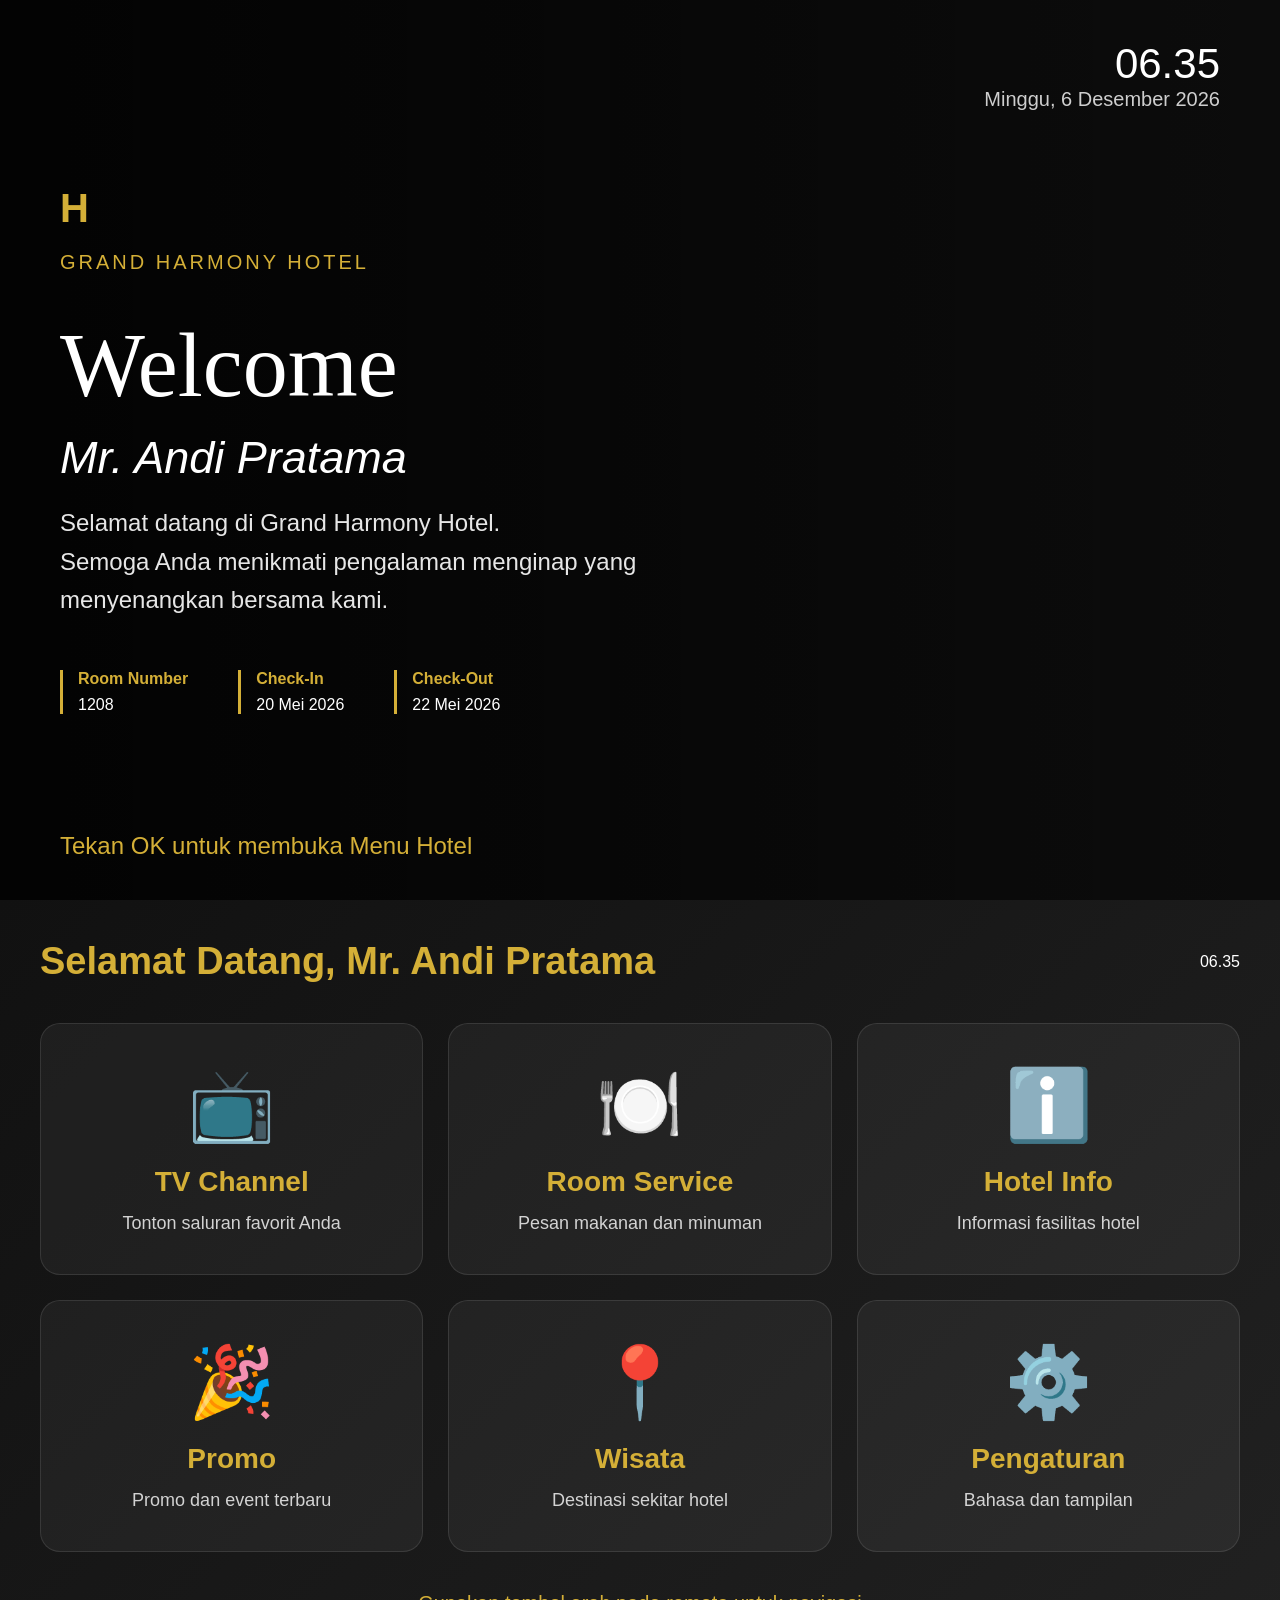
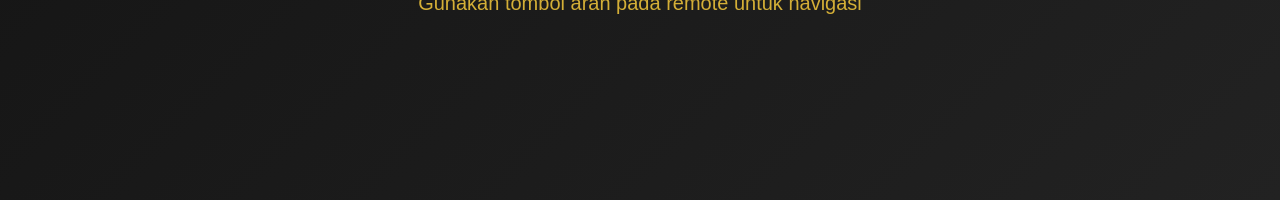
==== index .html @ ee10cde3 "Add files via upload" ====
<!DOCTYPE html>
<html lang="id">
<head>
<meta charset="UTF-8">
<meta name="viewport" content="width=device-width, initial-scale=1.0">
<title>Hotel Welcome Screen</title>

<style>
*{
    margin:0;
    padding:0;
    box-sizing:border-box;
    font-family:'Segoe UI',sans-serif;
}

body{
    background:#111;
    color:#fff;
}

/* WELCOME SCREEN */
#welcome{
    height:100vh;
    background:
    linear-gradient(to right,rgba(0,0,0,.85),rgba(0,0,0,.3)),
    url('https://images.unsplash.com/photo-1566073771259-6a8506099945') center/cover;
    display:flex;
    align-items:center;
    justify-content:space-between;
    padding:60px;
}

.left{
    max-width:600px;
}

.logo{
    font-size:40px;
    color:#d4af37;
    font-weight:bold;
    margin-bottom:20px;
}

.hotel{
    font-size:20px;
    letter-spacing:3px;
    color:#d4af37;
    margin-bottom:40px;
}

.welcome-title{
    font-size:90px;
    font-family:Georgia,serif;
}

.guest{
    font-size:45px;
    font-style:italic;
    margin:15px 0;
}

.desc{
    font-size:24px;
    line-height:1.6;
    opacity:.9;
    margin-top:20px;
}

.info{
    display:flex;
    gap:50px;
    margin-top:50px;
}

.info-box{
    border-left:3px solid #d4af37;
    padding-left:15px;
}

.info-box h4{
    color:#d4af37;
    margin-bottom:8px;
}

.time-panel{
    position:absolute;
    top:40px;
    right:60px;
    text-align:right;
}

.time{
    font-size:42px;
}

.date{
    font-size:20px;
    opacity:.8;
}

.bottom-msg{
    position:absolute;
    bottom:40px;
    left:60px;
    font-size:24px;
    color:#d4af37;
}

/* MENU SCREEN */

#menu{
    min-height:100vh;
    background:linear-gradient(135deg,#111,#222);
    padding:40px;
}

.header{
    display:flex;
    justify-content:space-between;
    align-items:center;
    margin-bottom:40px;
}

.header h2{
    color:#d4af37;
    font-size:38px;
}

.menu-grid{
    display:grid;
    grid-template-columns:repeat(3,1fr);
    gap:25px;
}

.card{
    background:rgba(255,255,255,.05);
    border:1px solid rgba(255,255,255,.1);
    border-radius:20px;
    padding:40px;
    text-align:center;
    transition:.3s;
    cursor:pointer;
}

.card:hover{
    transform:scale(1.03);
    border-color:#d4af37;
}

.icon{
    font-size:70px;
    margin-bottom:20px;
}

.card h3{
    color:#d4af37;
    margin-bottom:15px;
    font-size:28px;
}

.card p{
    font-size:18px;
    opacity:.8;
}

.footer{
    margin-top:40px;
    text-align:center;
    font-size:20px;
    color:#d4af37;
}
</style>
</head>

<body>

<!-- WELCOME SCREEN -->

<section id="welcome">

<div class="time-panel">
    <div class="time" id="clock">10:30</div>
    <div class="date" id="tanggal">Senin, 20 Mei 2024</div>
</div>

<div class="left">

    <div class="logo">H</div>
    <div class="hotel">GRAND HARMONY HOTEL</div>

    <div class="welcome-title">Welcome</div>

    <div class="guest">Mr. Andi Pratama</div>

    <div class="desc">
        Selamat datang di Grand Harmony Hotel.<br>
        Semoga Anda menikmati pengalaman menginap yang menyenangkan bersama kami.
    </div>

    <div class="info">

        <div class="info-box">
            <h4>Room Number</h4>
            <div>1208</div>
        </div>

        <div class="info-box">
            <h4>Check-In</h4>
            <div>20 Mei 2026</div>
        </div>

        <div class="info-box">
            <h4>Check-Out</h4>
            <div>22 Mei 2026</div>
        </div>

    </div>

</div>

<div class="bottom-msg">
    Tekan OK untuk membuka Menu Hotel
</div>

</section>

<!-- MENU -->

<section id="menu">

<div class="header">
    <h2>Selamat Datang, Mr. Andi Pratama</h2>
    <div id="clock2"></div>
</div>

<div class="menu-grid">

    <div class="card">
        <div class="icon">📺</div>
        <h3>TV Channel</h3>
        <p>Tonton saluran favorit Anda</p>
    </div>

    <div class="card">
        <div class="icon">🍽️</div>
        <h3>Room Service</h3>
        <p>Pesan makanan dan minuman</p>
    </div>

    <div class="card">
        <div class="icon">ℹ️</div>
        <h3>Hotel Info</h3>
        <p>Informasi fasilitas hotel</p>
    </div>

    <div class="card">
        <div class="icon">🎉</div>
        <h3>Promo</h3>
        <p>Promo dan event terbaru</p>
    </div>

    <div class="card">
        <div class="icon">📍</div>
        <h3>Wisata</h3>
        <p>Destinasi sekitar hotel</p>
    </div>

    <div class="card">
        <div class="icon">⚙️</div>
        <h3>Pengaturan</h3>
        <p>Bahasa dan tampilan</p>
    </div>

</div>

<div class="footer">
    Gunakan tombol arah pada remote untuk navigasi
</div>

</section>

<script>

function updateClock(){

    let now = new Date();

    let jam = now.toLocaleTimeString('id-ID',{
        hour:'2-digit',
        minute:'2-digit'
    });

    let tanggal = now.toLocaleDateString('id-ID',{
        weekday:'long',
        day:'numeric',
        month:'long',
        year:'numeric'
    });

    document.getElementById("clock").innerHTML = jam;
    document.getElementById("clock2").innerHTML = jam;
    document.getElementById("tanggal").innerHTML = tanggal;
}

setInterval(updateClock,1000);
updateClock();

</script>

</body>
</html>
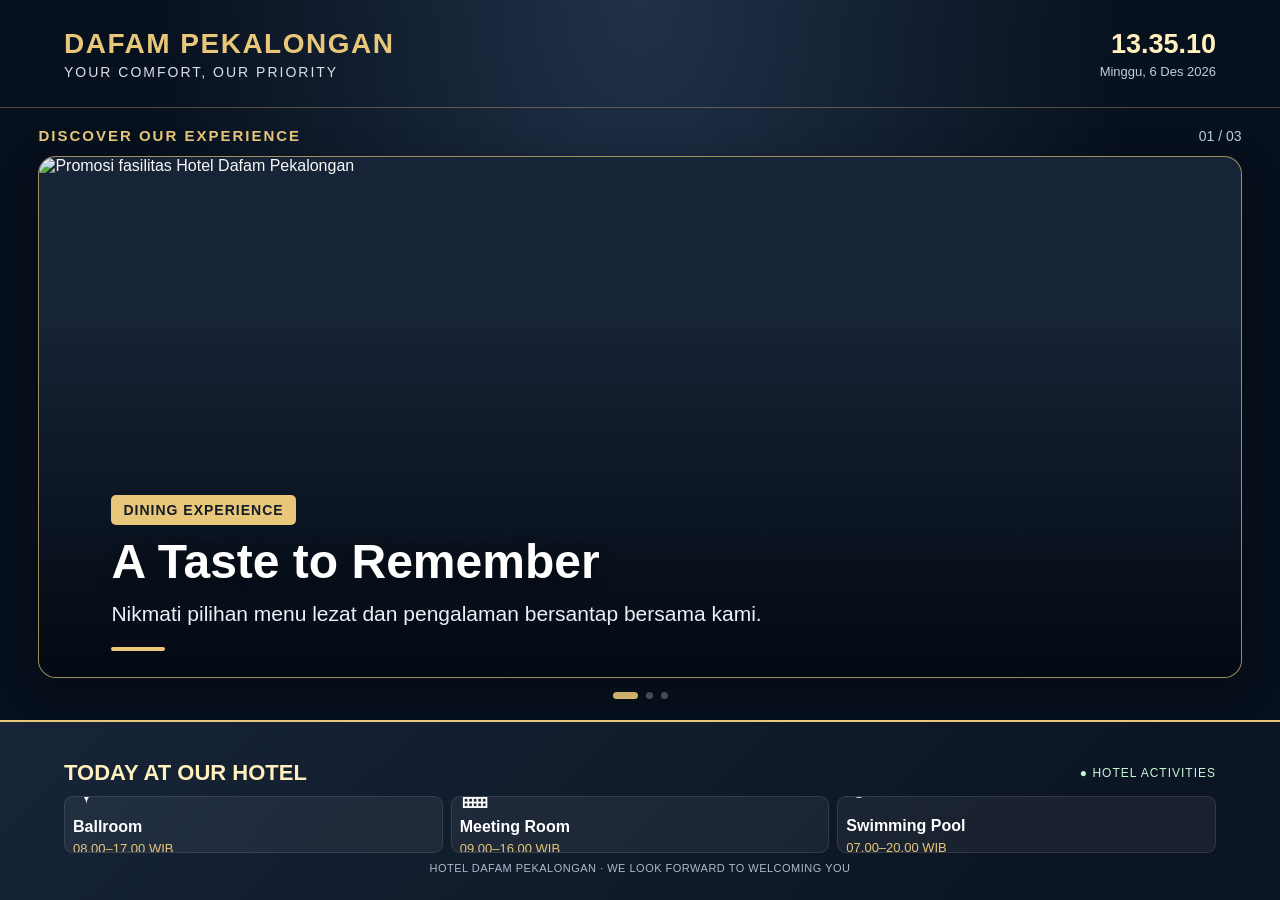
==== commit d57d143e: "Update index .html" ====
--- a/index .html
+++ b/index .html
@@ -1,311 +1,585 @@
+
 <!DOCTYPE html>
 <html lang="id">
 <head>
 <meta charset="UTF-8">
 <meta name="viewport" content="width=device-width, initial-scale=1.0">
-<title>Hotel Welcome Screen</title>
+<meta name="theme-color" content="#07101d">
+<title>Hotel Dafam Pekalongan | Digital Signage</title>
 
 <style>
-*{
-    margin:0;
-    padding:0;
-    box-sizing:border-box;
-    font-family:'Segoe UI',sans-serif;
-}
-
-body{
-    background:#111;
-    color:#fff;
-}
-
-/* WELCOME SCREEN */
-#welcome{
-    height:100vh;
-    background:
-    linear-gradient(to right,rgba(0,0,0,.85),rgba(0,0,0,.3)),
-    url('https://images.unsplash.com/photo-1566073771259-6a8506099945') center/cover;
-    display:flex;
-    align-items:center;
-    justify-content:space-between;
-    padding:60px;
-}
-
-.left{
-    max-width:600px;
-}
-
-.logo{
-    font-size:40px;
-    color:#d4af37;
-    font-weight:bold;
-    margin-bottom:20px;
-}
-
-.hotel{
-    font-size:20px;
-    letter-spacing:3px;
-    color:#d4af37;
-    margin-bottom:40px;
-}
-
-.welcome-title{
-    font-size:90px;
-    font-family:Georgia,serif;
-}
-
-.guest{
-    font-size:45px;
-    font-style:italic;
-    margin:15px 0;
-}
-
-.desc{
-    font-size:24px;
-    line-height:1.6;
-    opacity:.9;
-    margin-top:20px;
-}
-
-.info{
-    display:flex;
-    gap:50px;
-    margin-top:50px;
-}
-
-.info-box{
-    border-left:3px solid #d4af37;
-    padding-left:15px;
-}
-
-.info-box h4{
-    color:#d4af37;
-    margin-bottom:8px;
-}
-
-.time-panel{
-    position:absolute;
-    top:40px;
-    right:60px;
-    text-align:right;
-}
-
-.time{
-    font-size:42px;
-}
-
-.date{
-    font-size:20px;
-    opacity:.8;
-}
-
-.bottom-msg{
-    position:absolute;
-    bottom:40px;
-    left:60px;
-    font-size:24px;
-    color:#d4af37;
-}
-
-/* MENU SCREEN */
-
-#menu{
-    min-height:100vh;
-    background:linear-gradient(135deg,#111,#222);
-    padding:40px;
-}
-
-.header{
-    display:flex;
-    justify-content:space-between;
-    align-items:center;
-    margin-bottom:40px;
-}
-
-.header h2{
-    color:#d4af37;
-    font-size:38px;
-}
-
-.menu-grid{
-    display:grid;
-    grid-template-columns:repeat(3,1fr);
-    gap:25px;
-}
-
-.card{
-    background:rgba(255,255,255,.05);
-    border:1px solid rgba(255,255,255,.1);
-    border-radius:20px;
-    padding:40px;
-    text-align:center;
-    transition:.3s;
-    cursor:pointer;
-}
-
-.card:hover{
-    transform:scale(1.03);
-    border-color:#d4af37;
-}
-
-.icon{
-    font-size:70px;
-    margin-bottom:20px;
-}
-
-.card h3{
-    color:#d4af37;
-    margin-bottom:15px;
-    font-size:28px;
-}
-
-.card p{
-    font-size:18px;
-    opacity:.8;
-}
-
-.footer{
-    margin-top:40px;
-    text-align:center;
-    font-size:20px;
-    color:#d4af37;
+:root {
+  --gold: #e8c77a;
+  --gold-light: #fff0bd;
+  --bg: #07101d;
+  --panel: #101c2c;
+  --white: #ffffff;
+  --muted: #c4ccda;
+}
+
+* { box-sizing: border-box; }
+
+html, body {
+  margin: 0;
+  width: 100%;
+  height: 100%;
+  overflow: hidden;
+  background: var(--bg);
+  color: var(--white);
+  font-family: "Segoe UI", Arial, sans-serif;
+}
+
+body {
+  min-height: 100dvh;
+}
+
+/* Tata letak khusus TV portrait */
+.screen {
+  width: 100%;
+  height: 100dvh;
+  min-height: 0;
+  display: grid;
+  grid-template-rows: 9% 71% 20%;
+  background:
+    radial-gradient(ellipse at top, #203148 0%, #07101d 55%);
+  overflow: hidden;
+}
+
+/* HEADER */
+.header {
+  display: flex;
+  justify-content: space-between;
+  align-items: center;
+  gap: 12px;
+  padding: 0 5%;
+  border-bottom: 1px solid rgba(232,199,122,.32);
+  min-width: 0;
+}
+
+.brand {
+  min-width: 0;
+}
+
+.brand-name {
+  color: var(--gold);
+  font-size: clamp(15px, 3.8vw, 28px);
+  font-weight: 800;
+  letter-spacing: 1.5px;
+  line-height: 1.2;
+}
+
+.brand-sub {
+  color: #d9dfeb;
+  font-size: clamp(9px, 1.8vw, 14px);
+  letter-spacing: 2px;
+  margin-top: 4px;
+}
+
+.clock-box {
+  text-align: right;
+  flex-shrink: 0;
+}
+
+#clock {
+  font-size: clamp(16px, 3.5vw, 27px);
+  font-weight: 700;
+  color: var(--gold-light);
+  font-variant-numeric: tabular-nums;
+}
+
+#today {
+  margin-top: 4px;
+  color: var(--muted);
+  font-size: clamp(9px, 1.7vw, 13px);
+}
+
+/* AREA PROMO */
+.promo-area {
+  min-height: 0;
+  padding: 3% 4%;
+  display: flex;
+  flex-direction: column;
+  gap: 2%;
+  overflow: hidden;
+}
+
+.promo-topline {
+  flex: 0 0 auto;
+  display: flex;
+  justify-content: space-between;
+  align-items: center;
+  gap: 8px;
+}
+
+.section-tag {
+  color: var(--gold);
+  font-size: clamp(9px, 2vw, 15px);
+  font-weight: 800;
+  letter-spacing: 2px;
+}
+
+.slide-count {
+  color: var(--muted);
+  font-size: clamp(10px, 2vw, 14px);
+}
+
+.slide {
+  position: relative;
+  flex: 1;
+  min-height: 0;
+  border: 1px solid rgba(232,199,122,.65);
+  border-radius: 18px;
+  overflow: hidden;
+  background: #182538;
+  box-shadow: 0 12px 38px rgba(0,0,0,.3);
+}
+
+.slide img {
+  width: 100%;
+  height: 100%;
+  display: block;
+  object-fit: cover;
+  opacity: 1;
+  transition: opacity .55s ease;
+}
+
+.slide img.fade-out {
+  opacity: .08;
+}
+
+.slide::after {
+  content: "";
+  position: absolute;
+  inset: 0;
+  background:
+    linear-gradient(
+      180deg,
+      rgba(2,8,17,.03) 30%,
+      rgba(2,8,17,.35) 52%,
+      rgba(2,8,17,.95) 100%
+    );
+  pointer-events: none;
+}
+
+.slide-overlay {
+  position: absolute;
+  z-index: 2;
+  left: 6%;
+  right: 6%;
+  bottom: 5%;
+}
+
+.promo-badge {
+  display: inline-block;
+  padding: 7px 12px;
+  border-radius: 5px;
+  color: #131b25;
+  background: var(--gold);
+  font-size: clamp(9px, 1.9vw, 14px);
+  font-weight: 900;
+  letter-spacing: 1px;
+  margin-bottom: 12px;
+}
+
+#promoTitle {
+  font-size: clamp(28px, 7.2vw, 55px);
+  font-weight: 850;
+  line-height: 1.04;
+  margin: 0 0 12px;
+  text-shadow: 0 3px 16px rgba(0,0,0,.5);
+}
+
+#promoDescription {
+  color: #edf0f5;
+  font-size: clamp(13px, 3vw, 21px);
+  line-height: 1.45;
+  margin: 0;
+  max-width: 95%;
+}
+
+.gold-line {
+  width: 54px;
+  height: 4px;
+  border-radius: 10px;
+  background: var(--gold);
+  margin-top: 18px;
+}
+
+.dots {
+  flex: 0 0 auto;
+  display: flex;
+  justify-content: center;
+  gap: 8px;
+  padding: 2px 0;
+}
+
+.dot {
+  width: 7px;
+  height: 7px;
+  border-radius: 10px;
+  background: #4a5668;
+  transition: all .3s;
+}
+
+.dot.active {
+  width: 25px;
+  background: var(--gold);
+}
+
+/* PANEL EVENT — 20% LAYAR */
+.events {
+  min-height: 0;
+  overflow: hidden;
+  padding: 3% 5% 2%;
+  background:
+    linear-gradient(135deg, #172538, #0c1523 80%);
+  border-top: 2px solid var(--gold);
+  display: flex;
+  flex-direction: column;
+}
+
+.events-header {
+  display: flex;
+  align-items: center;
+  justify-content: space-between;
+  gap: 8px;
+  margin-bottom: 10px;
+}
+
+.events-heading {
+  font-size: clamp(13px, 3vw, 22px);
+  font-weight: 800;
+  color: var(--gold-light);
+}
+
+.live-label {
+  flex-shrink: 0;
+  color: #c8f6d7;
+  font-size: clamp(8px, 1.6vw, 12px);
+  letter-spacing: 1px;
+}
+
+.event-list {
+  flex: 1;
+  min-height: 0;
+  display: grid;
+  grid-template-columns: repeat(3, minmax(0, 1fr));
+  gap: 8px;
+}
+
+.event-card {
+  min-width: 0;
+  min-height: 0;
+  padding: 10px 8px;
+  border-radius: 9px;
+  background: rgba(255,255,255,.055);
+  border: 1px solid rgba(255,255,255,.10);
+  display: flex;
+  flex-direction: column;
+  justify-content: center;
+  overflow: hidden;
+}
+
+.event-icon {
+  font-size: clamp(19px, 4.5vw, 32px);
+  margin-bottom: 5px;
+}
+
+.event-name {
+  font-size: clamp(10px, 2.2vw, 16px);
+  font-weight: 800;
+  line-height: 1.2;
+  margin-bottom: 5px;
+  overflow-wrap: anywhere;
+}
+
+.event-time {
+  color: var(--gold);
+  font-size: clamp(9px, 1.8vw, 13px);
+  margin-bottom: 5px;
+}
+
+.event-status {
+  color: #c3ccda;
+  font-size: clamp(8px, 1.6vw, 12px);
+  line-height: 1.3;
+  overflow-wrap: anywhere;
+}
+
+.footer-note {
+  text-align: center;
+  flex: 0 0 auto;
+  padding-top: 9px;
+  color: #aeb9ca;
+  font-size: clamp(8px, 1.5vw, 11px);
+  letter-spacing: .5px;
+}
+
+/* Mode portrait dan layar yang sangat kecil */
+@media (max-height: 650px) {
+  .screen { grid-template-rows: 9% 71% 20%; }
+  .promo-area { padding-top: 1.5%; padding-bottom: 1.5%; }
+  .events { padding-top: 1.5%; }
+  .events-header { margin-bottom: 5px; }
+  .event-card { padding: 5px; }
+  .footer-note { padding-top: 4px; }
+}
+
+@media (orientation: landscape) {
+  .screen {
+    grid-template-rows: 12% 68% 20%;
+  }
+  .promo-area {
+    padding: 1.5% 3%;
+  }
+  #promoTitle { font-size: clamp(24px, 4vw, 48px); }
+  .event-list { grid-template-columns: repeat(3, minmax(0, 1fr)); }
 }
 </style>
 </head>
 
 <body>
-
-<!-- WELCOME SCREEN -->
-
-<section id="welcome">
-
-<div class="time-panel">
-    <div class="time" id="clock">10:30</div>
-    <div class="date" id="tanggal">Senin, 20 Mei 2024</div>
+<div class="screen">
+
+  <!-- HEADER HOTEL -->
+  <header class="header">
+    <div class="brand">
+      <div class="brand-name">DAFAM PEKALONGAN</div>
+      <div class="brand-sub">YOUR COMFORT, OUR PRIORITY</div>
+    </div>
+
+    <div class="clock-box">
+      <div id="clock">00:00:00</div>
+      <div id="today">Memuat tanggal...</div>
+    </div>
+  </header>
+
+  <!-- FOTO PROMOSI BERGANTIAN -->
+  <main class="promo-area">
+    <div class="promo-topline">
+      <div class="section-tag">DISCOVER OUR EXPERIENCE</div>
+      <div class="slide-count" id="slideCount">01 / 03</div>
+    </div>
+
+    <section class="slide">
+      <img id="promoImage" alt="Promosi fasilitas Hotel Dafam Pekalongan">
+
+      <div class="slide-overlay">
+        <div class="promo-badge" id="promoBadge">HOTEL HIGHLIGHTS</div>
+        <h1 id="promoTitle">Experience More</h1>
+        <p id="promoDescription">
+          Nikmati pengalaman menginap dan fasilitas terbaik bersama kami.
+        </p>
+        <div class="gold-line"></div>
+      </div>
+    </section>
+
+    <div class="dots" id="dots"></div>
+  </main>
+
+  <!-- INFORMASI EVENT: BAGIAN BAWAH 20% -->
+  <section class="events">
+    <div class="events-header">
+      <div class="events-heading">TODAY AT OUR HOTEL</div>
+      <div class="live-label">● HOTEL ACTIVITIES</div>
+    </div>
+
+    <div class="event-list" id="eventList"></div>
+
+    <div class="footer-note">
+      HOTEL DAFAM PEKALONGAN · WE LOOK FORWARD TO WELCOMING YOU
+    </div>
+  </section>
+
 </div>
 
-<div class="left">
-
-    <div class="logo">H</div>
-    <div class="hotel">GRAND HARMONY HOTEL</div>
-
-    <div class="welcome-title">Welcome</div>
-
-    <div class="guest">Mr. Andi Pratama</div>
-
-    <div class="desc">
-        Selamat datang di Grand Harmony Hotel.<br>
-        Semoga Anda menikmati pengalaman menginap yang menyenangkan bersama kami.
-    </div>
-
-    <div class="info">
-
-        <div class="info-box">
-            <h4>Room Number</h4>
-            <div>1208</div>
-        </div>
-
-        <div class="info-box">
-            <h4>Check-In</h4>
-            <div>20 Mei 2026</div>
-        </div>
-
-        <div class="info-box">
-            <h4>Check-Out</h4>
-            <div>22 Mei 2026</div>
-        </div>
-
-    </div>
-
-</div>
-
-<div class="bottom-msg">
-    Tekan OK untuk membuka Menu Hotel
-</div>
-
-</section>
-
-<!-- MENU -->
-
-<section id="menu">
-
-<div class="header">
-    <h2>Selamat Datang, Mr. Andi Pratama</h2>
-    <div id="clock2"></div>
-</div>
-
-<div class="menu-grid">
-
-    <div class="card">
-        <div class="icon">📺</div>
-        <h3>TV Channel</h3>
-        <p>Tonton saluran favorit Anda</p>
-    </div>
-
-    <div class="card">
-        <div class="icon">🍽️</div>
-        <h3>Room Service</h3>
-        <p>Pesan makanan dan minuman</p>
-    </div>
-
-    <div class="card">
-        <div class="icon">ℹ️</div>
-        <h3>Hotel Info</h3>
-        <p>Informasi fasilitas hotel</p>
-    </div>
-
-    <div class="card">
-        <div class="icon">🎉</div>
-        <h3>Promo</h3>
-        <p>Promo dan event terbaru</p>
-    </div>
-
-    <div class="card">
-        <div class="icon">📍</div>
-        <h3>Wisata</h3>
-        <p>Destinasi sekitar hotel</p>
-    </div>
-
-    <div class="card">
-        <div class="icon">⚙️</div>
-        <h3>Pengaturan</h3>
-        <p>Bahasa dan tampilan</p>
-    </div>
-
-</div>
-
-<div class="footer">
-    Gunakan tombol arah pada remote untuk navigasi
-</div>
-
-</section>
-
 <script>
-
-function updateClock(){
-
-    let now = new Date();
-
-    let jam = now.toLocaleTimeString('id-ID',{
-        hour:'2-digit',
-        minute:'2-digit'
-    });
-
-    let tanggal = now.toLocaleDateString('id-ID',{
-        weekday:'long',
-        day:'numeric',
-        month:'long',
-        year:'numeric'
-    });
-
-    document.getElementById("clock").innerHTML = jam;
-    document.getElementById("clock2").innerHTML = jam;
-    document.getElementById("tanggal").innerHTML = tanggal;
-}
-
-setInterval(updateClock,1000);
-updateClock();
-
+/*
+  KONFIGURASI DIGITAL SIGNAGE
+  1. Ganti judul dan deskripsi promosi di bawah.
+  2. Ubah intervalSlide untuk mengatur durasi pergantian.
+  3. Ubah data event sesuai agenda hotel hari ini.
+*/
+
+const intervalSlide = 10000; // 10 detik per foto
+
+const promos = [
+  {
+    image: "https://d1csarkz8obe9u.cloudfront.net/posterpreviews/restaurant-flyer-food-menu-design-template-b0bc6dfe9e5362f6c65f398a43440518_screen.jpg?ts=1654086199",
+    badge: "DINING EXPERIENCE",
+    title: "A Taste to Remember",
+    description: "Nikmati pilihan menu lezat dan pengalaman bersantap bersama kami."
+  },
+  {
+    image: "https://encrypted-tbn0.gstatic.com/images?q=tbn:ANd9GcTBOnamnIxlulZ3zg8C2oz_Ql-DkcNWpG5oJYJPHG3IOnQAjU2TEhVf6hEb&s=10",
+    badge: "RELAX & REFRESH",
+    title: "Enjoy Our Pool",
+    description: "Luangkan waktu untuk bersantai dan menikmati fasilitas kolam renang hotel."
+  },
+  {
+    image: "https://encrypted-tbn0.gstatic.com/images?q=tbn:ANd9GcSvmteXCaMZcV43yGjclfjkfZ9lAP_MBBTmM8EmaUoiu9vx7UCVehtL2xvJ&s=10",
+    badge: "MEETINGS & EVENTS",
+    title: "Make Every Event Special",
+    description: "Ballroom dan ruang meeting untuk rapat, pertemuan, dan acara istimewa."
+  }
+];
+
+/*
+  CONTOH EVENT HARI INI
+  Ganti jam dan status sesuai jadwal aktual.
+  Ini hanya data simulasi, bukan agenda hotel yang terverifikasi.
+*/
+const events = [
+  {
+    icon: "✦",
+    name: "Ballroom",
+    time: "08.00–17.00 WIB",
+    status: "Acara & perayaan"
+  },
+  {
+    icon: "▦",
+    name: "Meeting Room",
+    time: "09.00–16.00 WIB",
+    status: "Rapat & bisnis"
+  },
+  {
+    icon: "≈",
+    name: "Swimming Pool",
+    time: "07.00–20.00 WIB",
+    status: "Fasilitas kolam renang"
+  }
+];
+
+let currentSlide = 0;
+let slideTimer = null;
+
+const imageEl = document.getElementById("promoImage");
+const titleEl = document.getElementById("promoTitle");
+const descriptionEl = document.getElementById("promoDescription");
+const badgeEl = document.getElementById("promoBadge");
+const countEl = document.getElementById("slideCount");
+const dotsEl = document.getElementById("dots");
+
+/* Buat indikator slide */
+function createDots() {
+  dotsEl.innerHTML = "";
+
+  promos.forEach((promo, index) => {
+    const dot = document.createElement("div");
+    dot.className = "dot" + (index === currentSlide ? " active" : "");
+    dotsEl.appendChild(dot);
+  });
+}
+
+/* Tampilkan slide promosi */
+function showSlide(index) {
+  currentSlide = (index + promos.length) % promos.length;
+  const promo = promos[currentSlide];
+
+  imageEl.classList.add("fade-out");
+
+  const nextImage = new Image();
+
+  nextImage.onload = function() {
+    imageEl.src = promo.image;
+    imageEl.classList.remove("fade-out");
+  };
+
+  nextImage.onerror = function() {
+    // Tetap tampilkan gambar yang tersedia bila URL gagal dimuat.
+    imageEl.src = promo.image;
+    imageEl.classList.remove("fade-out");
+  };
+
+  nextImage.src = promo.image;
+
+  badgeEl.textContent = promo.badge;
+  titleEl.textContent = promo.title;
+  descriptionEl.textContent = promo.description;
+  countEl.textContent =
+    String(currentSlide + 1).padStart(2, "0") +
+    " / " +
+    String(promos.length).padStart(2, "0");
+
+  createDots();
+}
+
+/* Jam dan tanggal Indonesia */
+function updateClock() {
+  const now = new Date();
+
+  document.getElementById("clock").textContent =
+    new Intl.DateTimeFormat("id-ID", {
+      timeZone: "Asia/Jakarta",
+      hour: "2-digit",
+      minute: "2-digit",
+      second: "2-digit",
+      hour12: false
+    }).format(now);
+
+  document.getElementById("today").textContent =
+    new Intl.DateTimeFormat("id-ID", {
+      timeZone: "Asia/Jakarta",
+      weekday: "long",
+      day: "numeric",
+      month: "short",
+      year: "numeric"
+    }).format(now);
+}
+
+/* Buat kartu event */
+function renderEvents() {
+  const list = document.getElementById("eventList");
+  list.innerHTML = "";
+
+  events.forEach(event => {
+    const card = document.createElement("article");
+    card.className = "event-card";
+
+    const icon = document.createElement("div");
+    icon.className = "event-icon";
+    icon.textContent = event.icon;
+
+    const name = document.createElement("div");
+    name.className = "event-name";
+    name.textContent = event.name;
+
+    const time = document.createElement("div");
+    time.className = "event-time";
+    time.textContent = event.time;
+
+    const status = document.createElement("div");
+    status.className = "event-status";
+    status.textContent = event.status;
+
+    card.append(icon, name, time, status);
+    list.appendChild(card);
+  });
+}
+
+/* Mulai otomatis */
+function startSignage() {
+  showSlide(0);
+  renderEvents();
+  updateClock();
+
+  setInterval(updateClock, 1000);
+
+  if (slideTimer) clearInterval(slideTimer);
+
+  slideTimer = setInterval(() => {
+    showSlide(currentSlide + 1);
+  }, intervalSlide);
+}
+
+/* Jika TV kembali dari kondisi standby */
+document.addEventListener("visibilitychange", () => {
+  if (!document.hidden) {
+    updateClock();
+  }
+});
+
+startSignage();
 </script>
-
 </body>
-</html>+</html>
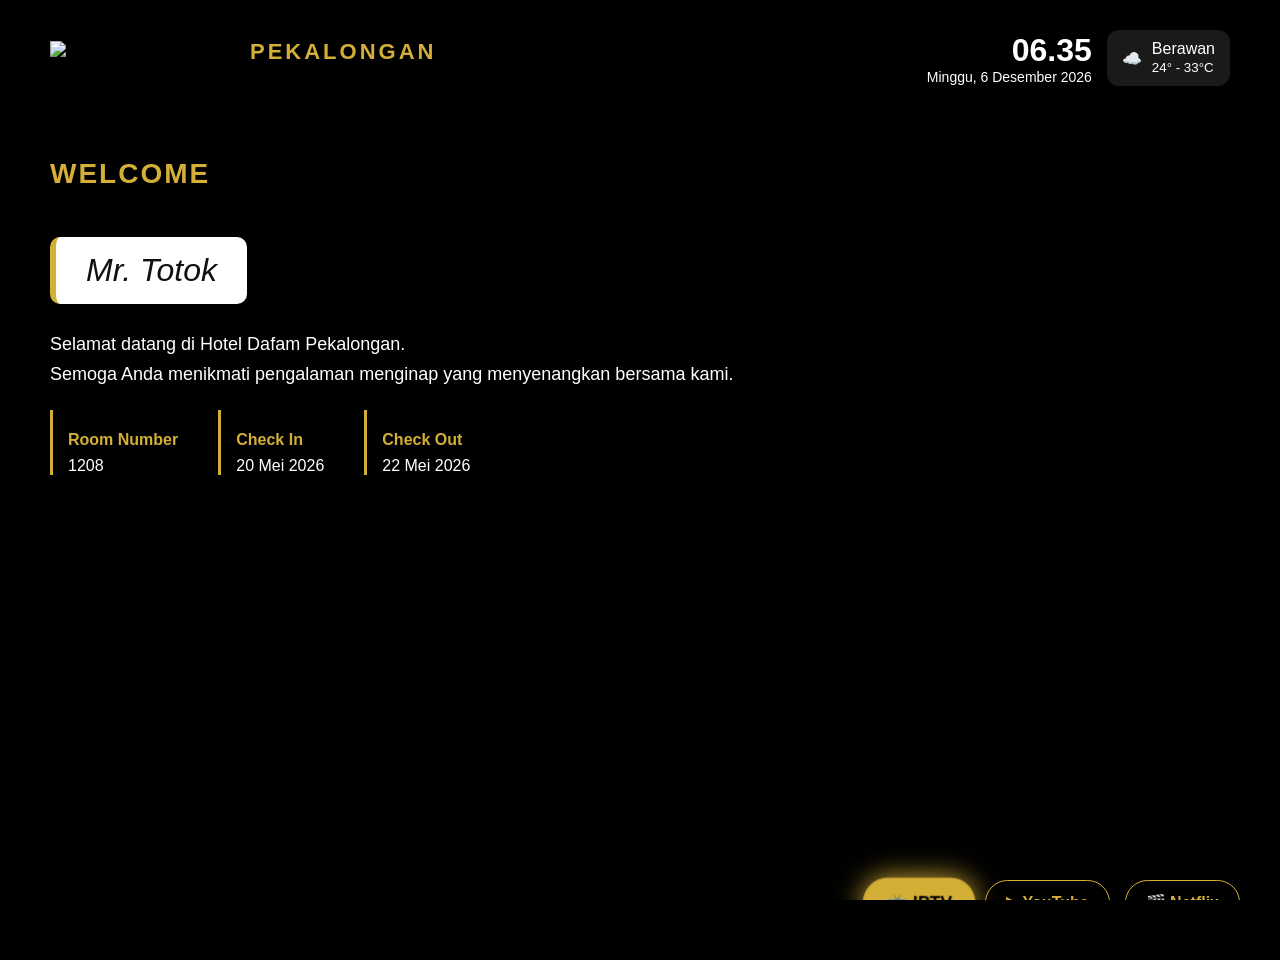
==== commit db4fab0b: "Update index .html" ====
--- a/index .html
+++ b/index .html
@@ -1,585 +1,625 @@
-
 <!DOCTYPE html>
 <html lang="id">
 <head>
 <meta charset="UTF-8">
 <meta name="viewport" content="width=device-width, initial-scale=1.0">
-<meta name="theme-color" content="#07101d">
-<title>Hotel Dafam Pekalongan | Digital Signage</title>
+<title>Hotel Dafam Pekalongan</title>
 
 <style>
-:root {
-  --gold: #e8c77a;
-  --gold-light: #fff0bd;
-  --bg: #07101d;
-  --panel: #101c2c;
-  --white: #ffffff;
-  --muted: #c4ccda;
-}
-
-* { box-sizing: border-box; }
-
-html, body {
-  margin: 0;
-  width: 100%;
-  height: 100%;
-  overflow: hidden;
-  background: var(--bg);
-  color: var(--white);
-  font-family: "Segoe UI", Arial, sans-serif;
-}
-
-body {
-  min-height: 100dvh;
-}
-
-/* Tata letak khusus TV portrait */
-.screen {
-  width: 100%;
-  height: 100dvh;
-  min-height: 0;
-  display: grid;
-  grid-template-rows: 9% 71% 20%;
-  background:
-    radial-gradient(ellipse at top, #203148 0%, #07101d 55%);
-  overflow: hidden;
-}
-
-/* HEADER */
-.header {
-  display: flex;
-  justify-content: space-between;
-  align-items: center;
-  gap: 12px;
-  padding: 0 5%;
-  border-bottom: 1px solid rgba(232,199,122,.32);
-  min-width: 0;
-}
-
-.brand {
-  min-width: 0;
-}
-
-.brand-name {
-  color: var(--gold);
-  font-size: clamp(15px, 3.8vw, 28px);
-  font-weight: 800;
-  letter-spacing: 1.5px;
-  line-height: 1.2;
-}
-
-.brand-sub {
-  color: #d9dfeb;
-  font-size: clamp(9px, 1.8vw, 14px);
-  letter-spacing: 2px;
-  margin-top: 4px;
-}
-
-.clock-box {
-  text-align: right;
-  flex-shrink: 0;
-}
-
-#clock {
-  font-size: clamp(16px, 3.5vw, 27px);
-  font-weight: 700;
-  color: var(--gold-light);
-  font-variant-numeric: tabular-nums;
-}
-
-#today {
-  margin-top: 4px;
-  color: var(--muted);
-  font-size: clamp(9px, 1.7vw, 13px);
-}
-
-/* AREA PROMO */
-.promo-area {
-  min-height: 0;
-  padding: 3% 4%;
-  display: flex;
-  flex-direction: column;
-  gap: 2%;
-  overflow: hidden;
-}
-
-.promo-topline {
-  flex: 0 0 auto;
-  display: flex;
-  justify-content: space-between;
-  align-items: center;
-  gap: 8px;
-}
-
-.section-tag {
-  color: var(--gold);
-  font-size: clamp(9px, 2vw, 15px);
-  font-weight: 800;
-  letter-spacing: 2px;
-}
-
-.slide-count {
-  color: var(--muted);
-  font-size: clamp(10px, 2vw, 14px);
-}
-
-.slide {
-  position: relative;
-  flex: 1;
-  min-height: 0;
-  border: 1px solid rgba(232,199,122,.65);
-  border-radius: 18px;
-  overflow: hidden;
-  background: #182538;
-  box-shadow: 0 12px 38px rgba(0,0,0,.3);
-}
-
-.slide img {
-  width: 100%;
-  height: 100%;
-  display: block;
-  object-fit: cover;
-  opacity: 1;
-  transition: opacity .55s ease;
-}
-
-.slide img.fade-out {
-  opacity: .08;
-}
-
-.slide::after {
-  content: "";
-  position: absolute;
-  inset: 0;
-  background:
-    linear-gradient(
-      180deg,
-      rgba(2,8,17,.03) 30%,
-      rgba(2,8,17,.35) 52%,
-      rgba(2,8,17,.95) 100%
+body{
+    margin:0;
+    background:#000;
+    color:#fff;
+    overflow:hidden;
+    font-family:'Segoe UI',sans-serif;
+}
+
+#welcome{
+    position:relative;
+    width:100vw;
+    height:100vh;
+}
+
+.bg-slide{
+    position:absolute;
+    top:0;
+    left:0;
+    width:100%;
+    height:100%;
+
+    background-size:cover;
+    background-position:center;
+    background-repeat:no-repeat;
+
+    opacity:1;
+    z-index:0;
+
+    transition:all 1s;
+}
+
+.bg-overlay{
+    position:absolute;
+    top:0;
+    left:0;
+    width:100%;
+    height:100%;
+
+    background:
+      linear-gradient(
+         to right,
+         rgba(0,0,0,.85),
+         rgba(0,0,0,.3)
+      );
+
+    z-index:1;
+}
+
+.container{
+    position:relative;
+    z-index:2;
+}
+
+.bg-overlay{
+    position:absolute;
+    inset:0;
+    background:linear-gradient(
+        to right,
+        rgba(0,0,0,.85),
+        rgba(0,0,0,.30)
     );
-  pointer-events: none;
-}
-
-.slide-overlay {
-  position: absolute;
-  z-index: 2;
-  left: 6%;
-  right: 6%;
-  bottom: 5%;
-}
-
-.promo-badge {
-  display: inline-block;
-  padding: 7px 12px;
-  border-radius: 5px;
-  color: #131b25;
-  background: var(--gold);
-  font-size: clamp(9px, 1.9vw, 14px);
-  font-weight: 900;
-  letter-spacing: 1px;
-  margin-bottom: 12px;
-}
-
-#promoTitle {
-  font-size: clamp(28px, 7.2vw, 55px);
-  font-weight: 850;
-  line-height: 1.04;
-  margin: 0 0 12px;
-  text-shadow: 0 3px 16px rgba(0,0,0,.5);
-}
-
-#promoDescription {
-  color: #edf0f5;
-  font-size: clamp(13px, 3vw, 21px);
-  line-height: 1.45;
-  margin: 0;
-  max-width: 95%;
-}
-
-.gold-line {
-  width: 54px;
-  height: 4px;
-  border-radius: 10px;
-  background: var(--gold);
-  margin-top: 18px;
-}
-
-.dots {
-  flex: 0 0 auto;
-  display: flex;
-  justify-content: center;
-  gap: 8px;
-  padding: 2px 0;
-}
-
-.dot {
-  width: 7px;
-  height: 7px;
-  border-radius: 10px;
-  background: #4a5668;
-  transition: all .3s;
-}
-
-.dot.active {
-  width: 25px;
-  background: var(--gold);
-}
-
-/* PANEL EVENT — 20% LAYAR */
-.events {
-  min-height: 0;
-  overflow: hidden;
-  padding: 3% 5% 2%;
-  background:
-    linear-gradient(135deg, #172538, #0c1523 80%);
-  border-top: 2px solid var(--gold);
-  display: flex;
-  flex-direction: column;
-}
-
-.events-header {
-  display: flex;
-  align-items: center;
-  justify-content: space-between;
-  gap: 8px;
-  margin-bottom: 10px;
-}
-
-.events-heading {
-  font-size: clamp(13px, 3vw, 22px);
-  font-weight: 800;
-  color: var(--gold-light);
-}
-
-.live-label {
-  flex-shrink: 0;
-  color: #c8f6d7;
-  font-size: clamp(8px, 1.6vw, 12px);
-  letter-spacing: 1px;
-}
-
-.event-list {
-  flex: 1;
-  min-height: 0;
-  display: grid;
-  grid-template-columns: repeat(3, minmax(0, 1fr));
-  gap: 8px;
-}
-
-.event-card {
-  min-width: 0;
-  min-height: 0;
-  padding: 10px 8px;
-  border-radius: 9px;
-  background: rgba(255,255,255,.055);
-  border: 1px solid rgba(255,255,255,.10);
-  display: flex;
-  flex-direction: column;
-  justify-content: center;
-  overflow: hidden;
-}
-
-.event-icon {
-  font-size: clamp(19px, 4.5vw, 32px);
-  margin-bottom: 5px;
-}
-
-.event-name {
-  font-size: clamp(10px, 2.2vw, 16px);
-  font-weight: 800;
-  line-height: 1.2;
-  margin-bottom: 5px;
-  overflow-wrap: anywhere;
-}
-
-.event-time {
-  color: var(--gold);
-  font-size: clamp(9px, 1.8vw, 13px);
-  margin-bottom: 5px;
-}
-
-.event-status {
-  color: #c3ccda;
-  font-size: clamp(8px, 1.6vw, 12px);
-  line-height: 1.3;
-  overflow-wrap: anywhere;
-}
-
-.footer-note {
-  text-align: center;
-  flex: 0 0 auto;
-  padding-top: 9px;
-  color: #aeb9ca;
-  font-size: clamp(8px, 1.5vw, 11px);
-  letter-spacing: .5px;
-}
-
-/* Mode portrait dan layar yang sangat kecil */
-@media (max-height: 650px) {
-  .screen { grid-template-rows: 9% 71% 20%; }
-  .promo-area { padding-top: 1.5%; padding-bottom: 1.5%; }
-  .events { padding-top: 1.5%; }
-  .events-header { margin-bottom: 5px; }
-  .event-card { padding: 5px; }
-  .footer-note { padding-top: 4px; }
-}
-
-@media (orientation: landscape) {
-  .screen {
-    grid-template-rows: 12% 68% 20%;
-  }
-  .promo-area {
-    padding: 1.5% 3%;
-  }
-  #promoTitle { font-size: clamp(24px, 4vw, 48px); }
-  .event-list { grid-template-columns: repeat(3, minmax(0, 1fr)); }
+    z-index:-1;
+}
+
+.container{
+    height:100%;
+    padding:30px 50px;
+    display:flex;
+    flex-direction:column;
+}
+
+.header-top{
+    display:flex;
+    justify-content:space-between;
+    align-items:flex-start;
+}
+
+.hotel-brand{
+    display:flex;
+    align-items:center;
+    gap:20px;
+}
+
+.logo{
+    width:180px;
+}
+
+.hotel-name{
+    font-size:32px;
+    font-weight:700;
+    color:#d4af37;
+    letter-spacing:3px;
+}
+
+.hotel-name span{
+    font-size:22px;
+}
+
+.top-right{
+    display:flex;
+    align-items:center;
+    gap:15px;
+}
+
+.time-panel{
+    text-align:right;
+}
+
+.time{
+    font-size:32px;
+    font-weight:bold;
+}
+
+.date{
+    font-size:14px;
+}
+
+.weather-panel{
+    display:flex;
+    align-items:center;
+    gap:10px;
+    background:rgba(255,255,255,.10);
+    backdrop-filter:blur(12px);
+    padding:10px 15px;
+    border-radius:12px;
+}
+
+.content-area{
+    margin-top:25px;
+    max-width:850px;
+}
+
+.welcome-title{
+     font-size:28px;
+    color:#d4af37;
+    text-transform:uppercase;
+    letter-spacing:2px;
+}
+
+.guest{
+    display:inline-block;
+    background:white;
+    color:#111;
+    padding:15px 30px;
+    border-left:6px solid #d4af37;
+    border-radius:10px;
+    font-style:italic;
+   font-size:32px;
+    margin-bottom:15px;
+}
+
+.desc{
+    font-size:18px;
+    margin-top:10px;
+    line-height:1.7;
+}
+
+.info{
+    margin-top:20px;
+    display:flex;
+    gap:40px;
+}
+
+.info-box{
+    border-left:3px solid #d4af37;
+    padding-left:15px;
+}
+
+.info-box h4{
+    color:#d4af37;
+    margin-bottom:8px;
+}
+
+.quick-menu{
+    position:absolute;
+    bottom:35px;
+    right:40px;
+    display:flex;
+    gap:15px;
+}
+
+.menu-btn{
+    text-decoration:none;
+    color:#d4af37;
+    border:1px solid #d4af37;
+    padding:12px 20px;
+    border-radius:50px;
+    background:rgba(0,0,0,.35);
+    backdrop-filter:blur(10px);
+    font-weight:600;
+    transition:.3s;
+}
+
+.menu-btn:hover{
+    background:#d4af37;
+    color:#000;
+}
+
+html,body{
+    width:100%;
+    height:100%;
+    overflow:hidden;
+    touch-action:none;
+    user-select:none;
+    -webkit-user-select:none;
+}
+
+.menu-btn.active{
+    background:#d4af37;
+    color:#000;
+    transform:scale(1.1);
+    box-shadow:0 0 25px #d4af37;
+}
+
+.menu-btn{
+    outline:none;
 }
 </style>
 </head>
 
 <body>
-<div class="screen">
-
-  <!-- HEADER HOTEL -->
-  <header class="header">
-    <div class="brand">
-      <div class="brand-name">DAFAM PEKALONGAN</div>
-      <div class="brand-sub">YOUR COMFORT, OUR PRIORITY</div>
+
+<section id="welcome">
+
+    <div class="bg-slide" id="bgSlide"></div>
+    <div class="bg-overlay"></div>
+
+    <div class="container">
+
+        <!-- HEADER -->
+        <div class="header-top">
+
+            <div class="hotel-brand">
+                <img src="https://res.cloudinary.com/dvryknjyh/image/upload/v1780387378/logo_p3kevr.png" class="logo">
+
+                <div class="hotel-name">
+                    <span>PEKALONGAN</span>
+                </div>
+            </div>
+
+            <div class="top-right">
+
+                <div class="time-panel">
+                    <div class="time" id="clock"></div>
+                    <div class="date" id="tanggal"></div>
+                </div>
+
+                <div class="weather-panel">
+                    <span>☁️</span>
+                    <div>
+                        <div>Berawan</div>
+                        <small>24° - 33°C</small>
+                    </div>
+                </div>
+
+            </div>
+
+        </div>
+
+        <!-- CONTENT -->
+        <div class="content-area">
+
+            <h5 class="welcome-title">Welcome</h5>
+
+            <div class="guest">
+                Mr. Totok
+            </div>
+
+            <p class="desc">
+                Selamat datang di Hotel Dafam Pekalongan.<br>
+                Semoga Anda menikmati pengalaman menginap yang menyenangkan bersama kami.
+            </p>
+
+            <div class="info">
+
+                <div class="info-box">
+                    <h4>Room Number</h4>
+                    <span>1208</span>
+                </div>
+
+                <div class="info-box">
+                    <h4>Check In</h4>
+                    <span>20 Mei 2026</span>
+                </div>
+
+                <div class="info-box">
+                    <h4>Check Out</h4>
+                    <span>22 Mei 2026</span>
+                </div>
+
+            </div>
+
+        </div>
+
+        <!-- ICON MENU -->
+       <div class="quick-menu">
+
+            <a id="m0"
+            href="#"
+            class="menu-btn active">
+            📺 IPTV
+            </a>
+
+            <a id="m1"
+            href="#"
+            class="menu-btn">
+            ▶ YouTube
+            </a>
+
+            <a id="m2"
+            href="#"
+            class="menu-btn">
+            🎬 Netflix
+            </a>
+
+            </div>
+
     </div>
 
-    <div class="clock-box">
-      <div id="clock">00:00:00</div>
-      <div id="today">Memuat tanggal...</div>
-    </div>
-  </header>
-
-  <!-- FOTO PROMOSI BERGANTIAN -->
-  <main class="promo-area">
-    <div class="promo-topline">
-      <div class="section-tag">DISCOVER OUR EXPERIENCE</div>
-      <div class="slide-count" id="slideCount">01 / 03</div>
-    </div>
-
-    <section class="slide">
-      <img id="promoImage" alt="Promosi fasilitas Hotel Dafam Pekalongan">
-
-      <div class="slide-overlay">
-        <div class="promo-badge" id="promoBadge">HOTEL HIGHLIGHTS</div>
-        <h1 id="promoTitle">Experience More</h1>
-        <p id="promoDescription">
-          Nikmati pengalaman menginap dan fasilitas terbaik bersama kami.
-        </p>
-        <div class="gold-line"></div>
-      </div>
-    </section>
-
-    <div class="dots" id="dots"></div>
-  </main>
-
-  <!-- INFORMASI EVENT: BAGIAN BAWAH 20% -->
-  <section class="events">
-    <div class="events-header">
-      <div class="events-heading">TODAY AT OUR HOTEL</div>
-      <div class="live-label">● HOTEL ACTIVITIES</div>
-    </div>
-
-    <div class="event-list" id="eventList"></div>
-
-    <div class="footer-note">
-      HOTEL DAFAM PEKALONGAN · WE LOOK FORWARD TO WELCOMING YOU
-    </div>
-  </section>
-
-</div>
-
-<script>
-/*
-  KONFIGURASI DIGITAL SIGNAGE
-  1. Ganti judul dan deskripsi promosi di bawah.
-  2. Ubah intervalSlide untuk mengatur durasi pergantian.
-  3. Ubah data event sesuai agenda hotel hari ini.
-*/
-
-const intervalSlide = 10000; // 10 detik per foto
-
-const promos = [
-  {
-    image: "https://d1csarkz8obe9u.cloudfront.net/posterpreviews/restaurant-flyer-food-menu-design-template-b0bc6dfe9e5362f6c65f398a43440518_screen.jpg?ts=1654086199",
-    badge: "DINING EXPERIENCE",
-    title: "A Taste to Remember",
-    description: "Nikmati pilihan menu lezat dan pengalaman bersantap bersama kami."
-  },
-  {
-    image: "https://encrypted-tbn0.gstatic.com/images?q=tbn:ANd9GcTBOnamnIxlulZ3zg8C2oz_Ql-DkcNWpG5oJYJPHG3IOnQAjU2TEhVf6hEb&s=10",
-    badge: "RELAX & REFRESH",
-    title: "Enjoy Our Pool",
-    description: "Luangkan waktu untuk bersantai dan menikmati fasilitas kolam renang hotel."
-  },
-  {
-    image: "https://encrypted-tbn0.gstatic.com/images?q=tbn:ANd9GcSvmteXCaMZcV43yGjclfjkfZ9lAP_MBBTmM8EmaUoiu9vx7UCVehtL2xvJ&s=10",
-    badge: "MEETINGS & EVENTS",
-    title: "Make Every Event Special",
-    description: "Ballroom dan ruang meeting untuk rapat, pertemuan, dan acara istimewa."
-  }
+</section>
+
+</body>
+
+    <script>
+
+function updateClock(){
+
+    let now = new Date();
+
+    let jam =now.toLocaleTimeString(
+    'id-ID',
+    {
+    hour:'2-digit',
+    minute:'2-digit',
+    hour12:false
+    });
+
+    let tanggal = now.toLocaleDateString('id-ID',{
+        weekday:'long',
+        day:'numeric',
+        month:'long',
+        year:'numeric'
+    });
+
+    document.getElementById("clock").innerHTML = jam;
+    document.getElementById("tanggal").innerHTML = tanggal;
+}
+
+setInterval(updateClock,1000);
+updateClock();
+
+const backgrounds = [
+'https://res.cloudinary.com/dvryknjyh/image/upload/v1779723173/Lobby_5_huw5gf.jpg',
+'https://res.cloudinary.com/dvryknjyh/image/upload/v1782354986/4_HD_dpsmen.png',
+'https://res.cloudinary.com/dvryknjyh/image/upload/v1779723173/Royal_Suite_Room_ozwub7.jpg',
+'https://res.cloudinary.com/dvryknjyh/image/upload/v1779723173/ChatGPT_Image_May_25_2026_10_09_08_PM_dnlsas.png',
+'https://res.cloudinary.com/dvryknjyh/image/upload/v1779723173/Welness_Center_gafsce.jpg'
 ];
 
-/*
-  CONTOH EVENT HARI INI
-  Ganti jam dan status sesuai jadwal aktual.
-  Ini hanya data simulasi, bukan agenda hotel yang terverifikasi.
-*/
-const events = [
-  {
-    icon: "✦",
-    name: "Ballroom",
-    time: "08.00–17.00 WIB",
-    status: "Acara & perayaan"
-  },
-  {
-    icon: "▦",
-    name: "Meeting Room",
-    time: "09.00–16.00 WIB",
-    status: "Rapat & bisnis"
-  },
-  {
-    icon: "≈",
-    name: "Swimming Pool",
-    time: "07.00–20.00 WIB",
-    status: "Fasilitas kolam renang"
-  }
-];
-
-let currentSlide = 0;
-let slideTimer = null;
-
-const imageEl = document.getElementById("promoImage");
-const titleEl = document.getElementById("promoTitle");
-const descriptionEl = document.getElementById("promoDescription");
-const badgeEl = document.getElementById("promoBadge");
-const countEl = document.getElementById("slideCount");
-const dotsEl = document.getElementById("dots");
-
-/* Buat indikator slide */
-function createDots() {
-  dotsEl.innerHTML = "";
-
-  promos.forEach((promo, index) => {
-    const dot = document.createElement("div");
-    dot.className = "dot" + (index === currentSlide ? " active" : "");
-    dotsEl.appendChild(dot);
-  });
-}
-
-/* Tampilkan slide promosi */
-function showSlide(index) {
-  currentSlide = (index + promos.length) % promos.length;
-  const promo = promos[currentSlide];
-
-  imageEl.classList.add("fade-out");
-
-  const nextImage = new Image();
-
-  nextImage.onload = function() {
-    imageEl.src = promo.image;
-    imageEl.classList.remove("fade-out");
-  };
-
-  nextImage.onerror = function() {
-    // Tetap tampilkan gambar yang tersedia bila URL gagal dimuat.
-    imageEl.src = promo.image;
-    imageEl.classList.remove("fade-out");
-  };
-
-  nextImage.src = promo.image;
-
-  badgeEl.textContent = promo.badge;
-  titleEl.textContent = promo.title;
-  descriptionEl.textContent = promo.description;
-  countEl.textContent =
-    String(currentSlide + 1).padStart(2, "0") +
-    " / " +
-    String(promos.length).padStart(2, "0");
-
-  createDots();
-}
-
-/* Jam dan tanggal Indonesia */
-function updateClock() {
-  const now = new Date();
-
-  document.getElementById("clock").textContent =
-    new Intl.DateTimeFormat("id-ID", {
-      timeZone: "Asia/Jakarta",
-      hour: "2-digit",
-      minute: "2-digit",
-      second: "2-digit",
-      hour12: false
-    }).format(now);
-
-  document.getElementById("today").textContent =
-    new Intl.DateTimeFormat("id-ID", {
-      timeZone: "Asia/Jakarta",
-      weekday: "long",
-      day: "numeric",
-      month: "short",
-      year: "numeric"
-    }).format(now);
-}
-
-/* Buat kartu event */
-function renderEvents() {
-  const list = document.getElementById("eventList");
-  list.innerHTML = "";
-
-  events.forEach(event => {
-    const card = document.createElement("article");
-    card.className = "event-card";
-
-    const icon = document.createElement("div");
-    icon.className = "event-icon";
-    icon.textContent = event.icon;
-
-    const name = document.createElement("div");
-    name.className = "event-name";
-    name.textContent = event.name;
-
-    const time = document.createElement("div");
-    time.className = "event-time";
-    time.textContent = event.time;
-
-    const status = document.createElement("div");
-    status.className = "event-status";
-    status.textContent = event.status;
-
-    card.append(icon, name, time, status);
-    list.appendChild(card);
-  });
-}
-
-/* Mulai otomatis */
-function startSignage() {
-  showSlide(0);
-  renderEvents();
-  updateClock();
-
-  setInterval(updateClock, 1000);
-
-  if (slideTimer) clearInterval(slideTimer);
-
-  slideTimer = setInterval(() => {
-    showSlide(currentSlide + 1);
-  }, intervalSlide);
-}
-
-/* Jika TV kembali dari kondisi standby */
-document.addEventListener("visibilitychange", () => {
-  if (!document.hidden) {
-    updateClock();
-  }
+const bgSlide = document.getElementById("bgSlide");
+
+let currentBg = 0;
+
+function changeBackground(){
+
+    bgSlide.style.backgroundImage =
+        `url('${backgrounds[currentBg]}')`;
+
+    currentBg++;
+
+    if(currentBg >= backgrounds.length){
+        currentBg = 0;
+    }
+}
+
+changeBackground();
+
+setInterval(changeBackground,8000);
+
+setInterval(() => {
+
+    fetch("guest.json")
+    .then(res => res.json())
+    .then(data => {
+
+        document.querySelector(".guest").textContent =
+            data.guestName;
+
+    });
+
+}, 30000);
+
+const menus =
+document.querySelectorAll('.menu-btn');
+
+let currentMenu=0;
+
+function updateMenu(){
+
+    menus.forEach(
+        m=>m.classList.remove('active')
+    );
+
+    menus[currentMenu]
+        .classList.add('active');
+}
+
+document.addEventListener(
+'keydown',
+function(e){
+
+    resetIdle();
+
+    // RIGHT
+    if(e.keyCode==22){
+
+        currentMenu++;
+
+        if(currentMenu>=menus.length)
+            currentMenu=0;
+
+        updateMenu();
+    }
+
+    // LEFT
+    if(e.keyCode==21){
+
+        currentMenu--;
+
+        if(currentMenu<0)
+            currentMenu=menus.length-1;
+
+        updateMenu();
+    }
+
+    // OK
+    if(e.keyCode==23){
+
+        openMenu();
+    }
+
+    // BACK
+    if(e.keyCode==4){
+
+        currentMenu=0;
+
+        updateMenu();
+    }
+
 });
 
-startSignage();
+function openMenu(){
+
+    switch(currentMenu){
+
+        case 0:
+
+            location.href=
+            "iptv.html";
+
+        break;
+
+        case 1:
+
+            location.href=
+            "youtube.html";
+
+        break;
+
+        case 2:
+
+            location.href=
+            "netflix.html";
+
+        break;
+    }
+}
+
+let idleSeconds=0;
+
+function resetIdle(){
+
+    idleSeconds=0;
+}
+
+setInterval(()=>{
+
+    idleSeconds++;
+
+    if(idleSeconds>=30){
+
+        location.href=
+        "welcome.html";
+    }
+
+},1000);
+
+document.addEventListener(
+'wheel',
+e=>e.preventDefault(),
+{passive:false}
+);
+
+document.addEventListener(
+'touchmove',
+e=>e.preventDefault(),
+{passive:false}
+);
+
+async function loadGuest(){
+
+    try{
+
+        let res=
+        await fetch(
+            "guest.json?"+
+            Date.now()
+        );
+
+        let data=
+        await res.json();
+
+        document
+        .querySelector(".guest")
+        .innerHTML=
+        data.guestName;
+
+    }
+    catch(e){}
+}
+
+loadGuest();
+
+setInterval(
+    loadGuest,
+    30000
+);
+
+let idleTime = 0;
+
+function resetIdle(){
+    idleTime = 0;
+}
+
+setInterval(function(){
+
+    idleTime++;
+
+    if(idleTime >= 30){
+
+        window.location.href =
+        "https://mantapboss043-boop.github.io/welcomescreen/";
+    }
+
+},1000);
+
+document.addEventListener(
+'keydown',
+function(e){
+
+    resetIdle();
+
+    // RIGHT
+    if(e.keyCode==22){
+        nextMenu();
+    }
+
+    // LEFT
+    if(e.keyCode==21){
+        prevMenu();
+    }
+
+    // OK
+    if(e.keyCode==23){
+        openMenu();
+    }
+
+    // BACK
+    if(e.keyCode==4){
+        goHome();
+    }
+
+});
+
+document.addEventListener(
+'click',
+function(){
+
+    resetIdle();
+
+});
+
+function changeBackground(){
+
+    console.log("change bg");
+
+    bgSlide.style.backgroundImage=
+      `url(${backgrounds[currentBg]})`;
+
+    currentBg++;
+
+    if(currentBg>=backgrounds.length)
+       currentBg=0;
+}
+
+document.addEventListener(
+'keydown',
+function(e){
+
+    alert(e.keyCode);
+
+});
+        
 </script>
-</body>
+
+
 </html>
